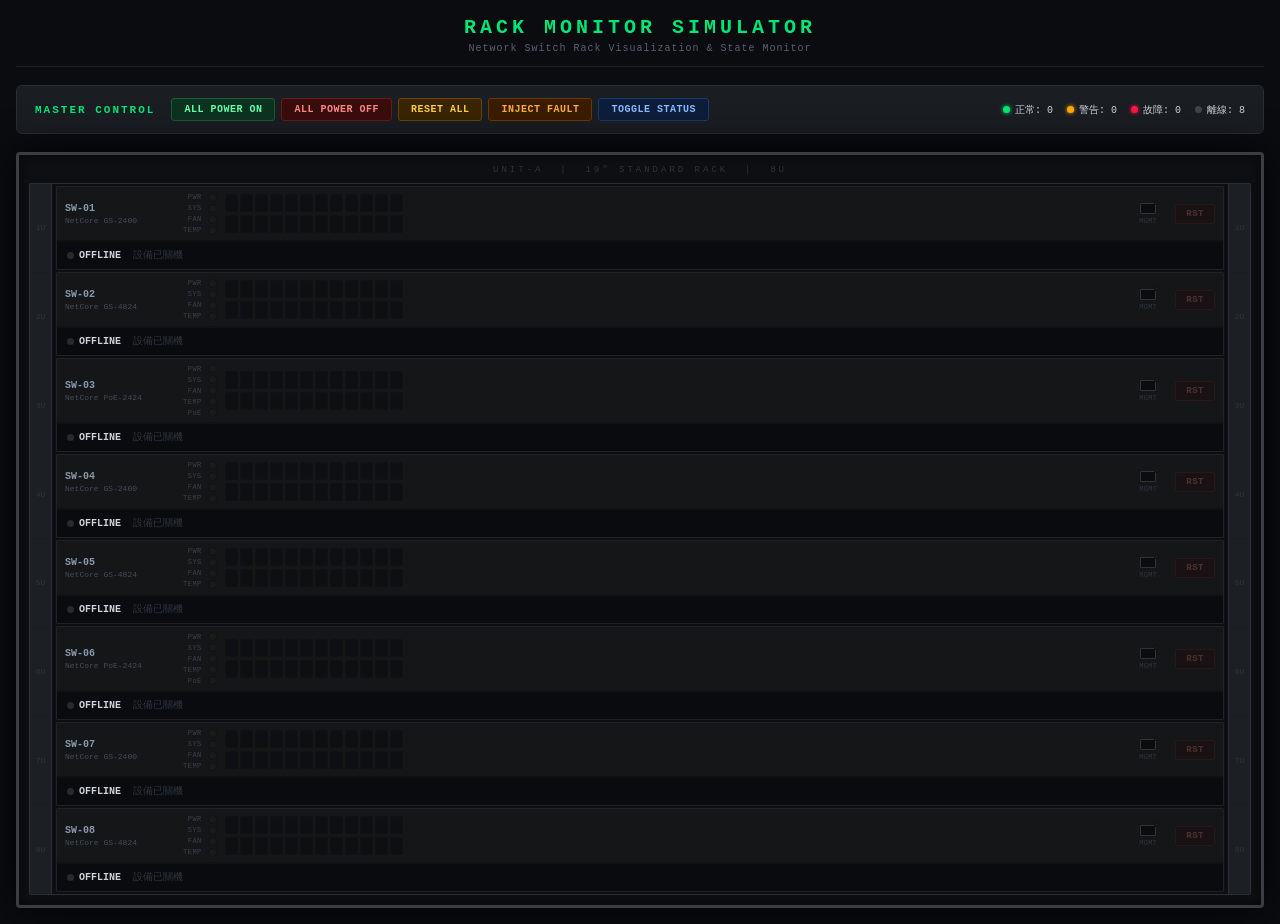
==== index.html @ 88c6eff1 "Add rack monitor simulator web app Full browser-based 8-switch rack simulator with independent per-s" ====
<!DOCTYPE html>
<html lang="zh-TW">
<head>
    <meta charset="UTF-8">
    <meta name="viewport" content="width=device-width, initial-scale=1.0">
    <title>Rack Monitor Simulator</title>
    <link rel="stylesheet" href="style.css">
</head>
<body>
    <div class="app">
        <header>
            <h1>RACK MONITOR SIMULATOR</h1>
            <div class="subtitle">Network Switch Rack Visualization &amp; State Monitor</div>
        </header>

        <div class="master-panel">
            <div class="panel-title">Master Control</div>
            <div class="panel-controls">
                <button class="btn btn-green" id="btn-all-on">All Power ON</button>
                <button class="btn btn-red" id="btn-all-off">All Power OFF</button>
                <button class="btn btn-amber" id="btn-reset-all">Reset All</button>
                <button class="btn btn-orange" id="btn-sim-fault">Inject Fault</button>
                <button class="btn btn-blue" id="btn-toggle-status">Toggle Status</button>
            </div>
            <div class="panel-summary" id="global-summary"></div>
        </div>

        <div class="rack-container">
            <div class="rack-frame">
                <div class="rack-header">UNIT-A &nbsp;|&nbsp; 19" Standard Rack &nbsp;|&nbsp; 8U</div>
                <div class="rack-inner">
                    <div class="rack-rail left-rail">
                        <div class="rail-unit" data-u="1">1U</div>
                        <div class="rail-unit" data-u="2">2U</div>
                        <div class="rail-unit" data-u="3">3U</div>
                        <div class="rail-unit" data-u="4">4U</div>
                        <div class="rail-unit" data-u="5">5U</div>
                        <div class="rail-unit" data-u="6">6U</div>
                        <div class="rail-unit" data-u="7">7U</div>
                        <div class="rail-unit" data-u="8">8U</div>
                    </div>
                    <div class="rack-body" id="rack-body"></div>
                    <div class="rack-rail right-rail">
                        <div class="rail-unit" data-u="1">1U</div>
                        <div class="rail-unit" data-u="2">2U</div>
                        <div class="rail-unit" data-u="3">3U</div>
                        <div class="rail-unit" data-u="4">4U</div>
                        <div class="rail-unit" data-u="5">5U</div>
                        <div class="rail-unit" data-u="6">6U</div>
                        <div class="rail-unit" data-u="7">7U</div>
                        <div class="rail-unit" data-u="8">8U</div>
                    </div>
                </div>
            </div>
        </div>
    </div>

    <script src="simulator.js"></script>
</body>
</html>
---- style.css ----
:root {
    --bg:           #0a0c0f;
    --bg-med:       #111418;
    --bg-panel:     #1a1d22;
    --rack-bg:      #0d0f12;
    --rack-border:  #3a3d42;
    --rail-bg:      #1c1f24;
    --sw-bg:        #1e2228;
    --sw-front:     #252a32;
    --sw-border:    #383d46;

    --green:  #00e676;
    --amber:  #ffab00;
    --red:    #ff1744;
    --blue:   #2979ff;
    --dim:    #1a1a1a;

    --text:   #cdd3db;
    --muted:  #5a6170;
    --accent: #00e676;
}

*, *::before, *::after { box-sizing: border-box; margin: 0; padding: 0; }

body {
    background: var(--bg);
    color: var(--text);
    font-family: 'Courier New', 'Consolas', monospace;
    font-size: 11px;
    min-height: 100vh;
    padding: 16px;
}

/* ── Header ── */
header {
    text-align: center;
    margin-bottom: 18px;
    padding-bottom: 12px;
    border-bottom: 1px solid #1e2228;
}
header h1 {
    font-size: 20px;
    font-weight: bold;
    letter-spacing: 4px;
    color: var(--accent);
}
.subtitle { color: var(--muted); letter-spacing: 1px; margin-top: 4px; font-size: 10px; }

/* ── Master Panel ── */
.master-panel {
    display: flex;
    align-items: center;
    gap: 16px;
    flex-wrap: wrap;
    background: var(--bg-panel);
    border: 1px solid #2a2e36;
    border-radius: 6px;
    padding: 12px 18px;
    margin-bottom: 18px;
}
.panel-title {
    font-size: 11px;
    font-weight: bold;
    color: var(--accent);
    letter-spacing: 2px;
    text-transform: uppercase;
    white-space: nowrap;
}
.panel-controls { display: flex; gap: 6px; flex-wrap: wrap; }

.btn {
    padding: 5px 12px;
    border-radius: 3px;
    border: 1px solid transparent;
    cursor: pointer;
    font-family: inherit;
    font-size: 10px;
    font-weight: bold;
    letter-spacing: 0.5px;
    text-transform: uppercase;
    transition: filter .15s, transform .1s;
}
.btn:hover  { filter: brightness(1.35); }
.btn:active { filter: brightness(.8); transform: scale(.97); }

.btn-green  { background: #0d3320; color: #66ffaa; border-color: #1a5c38; }
.btn-red    { background: #3a0d0d; color: #ff8888; border-color: #6b1a1a; }
.btn-amber  { background: #3a2500; color: #ffcc44; border-color: #6b4400; }
.btn-blue   { background: #0d1e3a; color: #88bbff; border-color: #1a3a6b; }
.btn-orange { background: #3a1d00; color: #ffaa44; border-color: #6b3800; }

.panel-summary {
    margin-left: auto;
    display: flex;
    gap: 14px;
    font-size: 10px;
    flex-wrap: wrap;
}
.summary-item { display: flex; align-items: center; gap: 5px; }
.s-dot {
    width: 7px; height: 7px; border-radius: 50%;
}
.s-dot.green  { background: var(--green); box-shadow: 0 0 4px var(--green); }
.s-dot.amber  { background: var(--amber); box-shadow: 0 0 4px var(--amber); }
.s-dot.red    { background: var(--red);   box-shadow: 0 0 4px var(--red); }
.s-dot.gray   { background: #444; }

/* ── Rack ── */
.rack-container { display: flex; justify-content: center; }

.rack-frame {
    background: var(--rack-bg);
    border: 3px solid var(--rack-border);
    border-radius: 4px;
    padding: 10px;
    width: 100%;
    box-shadow: 0 0 40px rgba(0,0,0,.9), inset 0 0 12px rgba(0,0,0,.6);
}

.rack-header {
    text-align: center;
    color: #333;
    font-size: 9px;
    letter-spacing: 3px;
    text-transform: uppercase;
    margin-bottom: 8px;
}

.rack-inner {
    display: grid;
    grid-template-columns: 22px 1fr 22px;
    gap: 0;
}

.rack-rail {
    background: var(--rail-bg);
    border: 1px solid #2a2e36;
    display: flex;
    flex-direction: column;
}
.left-rail  { border-right: none; border-radius: 2px 0 0 2px; }
.right-rail { border-left:  none; border-radius: 0 2px 2px 0; }

.rail-unit {
    flex: 1;
    display: flex;
    align-items: center;
    justify-content: center;
    color: #333;
    font-size: 8px;
    border-bottom: 1px solid #1a1d22;
    letter-spacing: 0;
}

.rack-body {
    display: flex;
    flex-direction: column;
    gap: 2px;
    border: 1px solid #2a2e36;
    padding: 2px 4px;
    background: #0c0e12;
}

/* ── Switch Unit ── */
.switch-unit {
    background: var(--sw-bg);
    border: 1px solid var(--sw-border);
    border-radius: 1px;
    overflow: hidden;
    transition: border-color .3s;
}
.switch-unit.state-warning { border-color: var(--amber); }
.switch-unit.state-fault   { border-color: var(--red); }
.switch-unit.state-offline { border-color: #222; }

/* Front panel */
.switch-front {
    background: var(--sw-front);
    padding: 5px 8px;
    display: flex;
    align-items: center;
    gap: 8px;
    min-height: 54px;
    border-bottom: 1px solid #111;
}
.switch-unit.state-offline .switch-front { background: #141618; }

.sw-label { min-width: 110px; }
.sw-name  { font-size: 10px; font-weight: bold; color: #8899aa; }
.sw-model { font-size: 8px;  color: #444d5a; margin-top: 2px; }

/* System LEDs column */
.sys-leds {
    display: grid;
    grid-template-columns: auto auto;
    gap: 2px 6px;
    align-items: center;
}
.led-row { display: contents; }
.led-tag {
    font-size: 7px;
    color: #3a4050;
    text-align: right;
    letter-spacing: .5px;
}

/* LED dot */
.led {
    width: 9px; height: 9px;
    border-radius: 50%;
    background: var(--dim);
    border: 1px solid #111;
    transition: background .3s, box-shadow .3s;
    flex-shrink: 0;
}
.led.green { background: var(--green); box-shadow: 0 0 7px var(--green), 0 0 2px var(--green); }
.led.amber { background: var(--amber); box-shadow: 0 0 7px var(--amber); }
.led.red   { background: var(--red);   box-shadow: 0 0 7px var(--red); }
.led.blue  { background: var(--blue);  box-shadow: 0 0 7px var(--blue); }

.led.blink-green  { animation: blinkG  .8s infinite; }
.led.blink-slow-g { animation: blinkG  2s  infinite; }
.led.blink-amber  { animation: blinkA  1s  infinite; }
.led.blink-fast-g { animation: blinkG  .2s infinite; }
.led.blink-red    { animation: blinkR  .5s infinite; }
.led.blink-blue   { animation: blinkB  .4s infinite; }

@keyframes blinkG {
    0%,100% { background:var(--green); box-shadow:0 0 7px var(--green); }
    50%      { background:#003322; box-shadow:none; }
}
@keyframes blinkA {
    0%,100% { background:var(--amber); box-shadow:0 0 7px var(--amber); }
    50%      { background:#332200; box-shadow:none; }
}
@keyframes blinkR {
    0%,100% { background:var(--red); box-shadow:0 0 7px var(--red); }
    50%      { background:#330000; box-shadow:none; }
}
@keyframes blinkB {
    0%,100% { background:var(--blue); box-shadow:0 0 7px var(--blue); }
    50%      { background:#000033; box-shadow:none; }
}

/* Port LEDs */
.port-section {
    flex: 1;
    display: flex;
    flex-direction: column;
    gap: 3px;
}
.port-row { display: flex; gap: 2px; }

.port {
    width: 13px; height: 18px;
    border-radius: 2px;
    background: #0d0f12;
    border: 1px solid #111;
    cursor: help;
    transition: background .15s;
}
.port.up       { background: #006630; box-shadow: inset 0 0 4px #009944; }
.port.active   { animation: portBlink .15s infinite; }
.port.error    { background: #553300; box-shadow: inset 0 0 4px #aa6600; }
.port.disabled { background: #1a1a1a; }
.port.flap     { animation: portFlap  .4s infinite; }

@keyframes portBlink {
    0%,100% { background:#00ff44; box-shadow:inset 0 0 4px #00ff44; }
    50%      { background:#003322; box-shadow:none; }
}
@keyframes portFlap {
    0%,100% { background:#00cc33; box-shadow:inset 0 0 4px #00cc33; }
    50%      { background:#0d0f12; box-shadow:none; }
}

/* MGMT / Console */
.mgmt-section {
    display: flex;
    flex-direction: column;
    align-items: center;
    gap: 3px;
    min-width: 38px;
}
.mgmt-jack {
    width: 16px; height: 11px;
    background: #0a0c0f;
    border: 1px solid #333;
    border-radius: 1px;
    position: relative;
    display: flex;
    align-items: center;
    justify-content: center;
}
.mgmt-jack .led {
    width: 5px; height: 5px;
    position: absolute;
    top: -4px; right: -4px;
}
.mgmt-tag { font-size: 7px; color: #2e3540; letter-spacing: .3px; }

/* Reset button */
.reset-btn {
    padding: 4px 10px;
    background: #2a0a0a;
    border: 1px solid #6b1a1a;
    border-radius: 2px;
    color: #ff7777;
    cursor: pointer;
    font-family: inherit;
    font-size: 9px;
    font-weight: bold;
    white-space: nowrap;
    letter-spacing: .5px;
    transition: background .2s, filter .15s, transform .1s;
}
.reset-btn:hover  { background: #3e1010; filter: brightness(1.3); }
.reset-btn:active { transform: scale(.95); }
.reset-btn:disabled { opacity: .25; cursor: not-allowed; }

/* Status bar */
.sw-status {
    background: #090b0e;
    border-top: 1px solid #111;
    padding: 5px 10px;
    display: flex;
    align-items: flex-start;
    gap: 12px;
    flex-wrap: wrap;
    line-height: 1.7;
    font-size: 10px;
    min-height: 28px;
}
.sw-status.hidden { display: none; }

.st-state {
    display: flex;
    align-items: center;
    gap: 5px;
    white-space: nowrap;
    font-weight: bold;
}

.st-dot {
    width: 7px; height: 7px;
    border-radius: 50%;
    flex-shrink: 0;
}
.st-dot.normal    { background:var(--green); box-shadow:0 0 4px var(--green); }
.st-dot.warning   { background:var(--amber); box-shadow:0 0 4px var(--amber); animation:blinkA 1s infinite; }
.st-dot.fault     { background:var(--red);   box-shadow:0 0 4px var(--red);   animation:blinkR .5s infinite; }
.st-dot.booting   { background:var(--blue);  box-shadow:0 0 4px var(--blue);  animation:blinkB .5s infinite; }
.st-dot.resetting { background:var(--amber); animation:blinkA .3s infinite; }
.st-dot.offline   { background:#2a2a2a; }

.st-info { flex: 1; color: var(--muted); }
.st-info .alarm   { color: #ff6666; }
.st-info .warn-t  { color: #ffaa44; }
.st-info .ok      { color: #44aa66; }
.st-uptime { color: #2e3540; white-space: nowrap; }
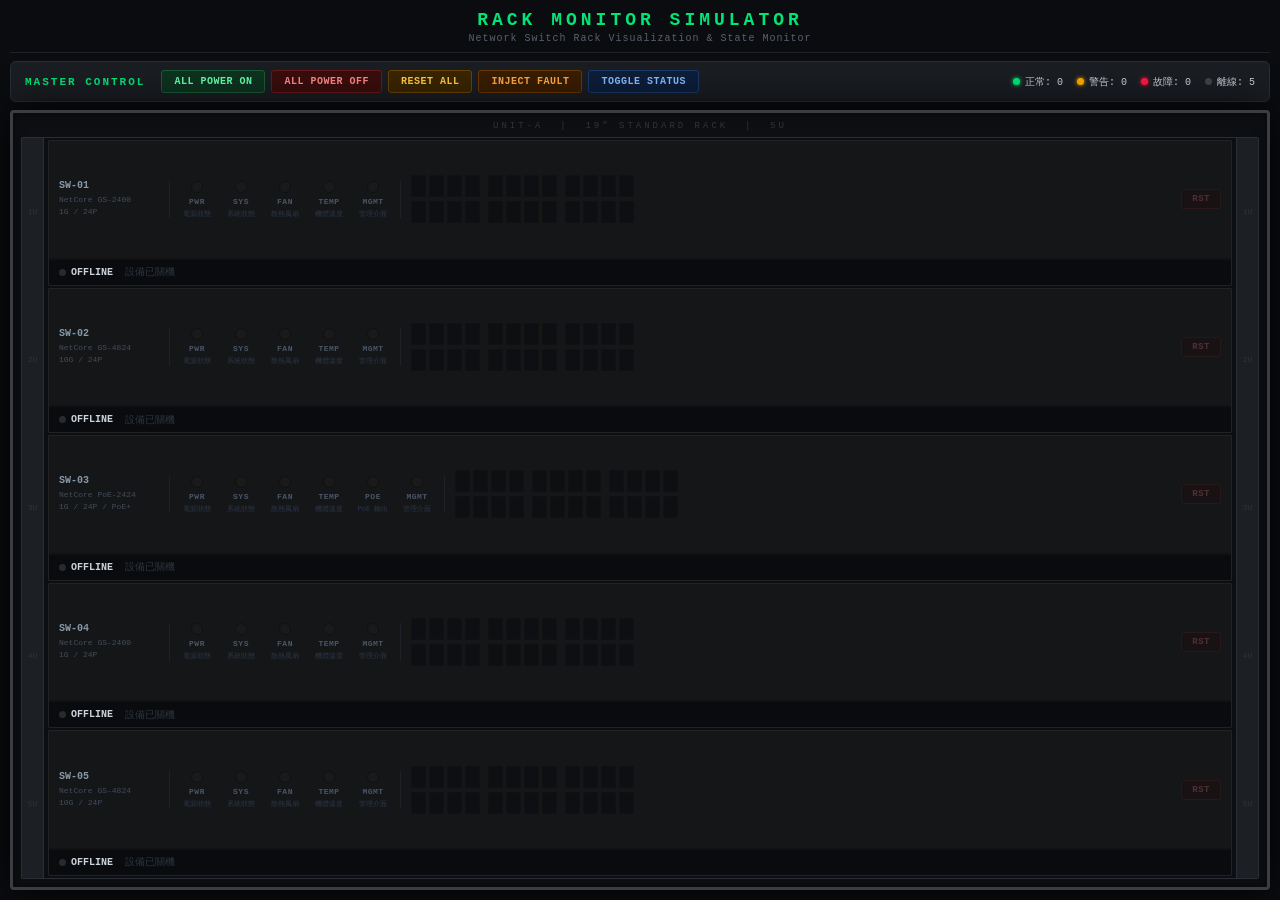
==== commit 32cba0be: "Reduce to 5 switches and fill viewport without scrolling Switch count: 8 → 5. Flex chain added from " ====
--- a/index.html
+++ b/index.html
@@ -27,7 +27,7 @@
 
         <div class="rack-container">
             <div class="rack-frame">
-                <div class="rack-header">UNIT-A &nbsp;|&nbsp; 19" Standard Rack &nbsp;|&nbsp; 8U</div>
+                <div class="rack-header">UNIT-A &nbsp;|&nbsp; 19" Standard Rack &nbsp;|&nbsp; 5U</div>
                 <div class="rack-inner">
                     <div class="rack-rail left-rail">
                         <div class="rail-unit" data-u="1">1U</div>
@@ -35,9 +35,6 @@
                         <div class="rail-unit" data-u="3">3U</div>
                         <div class="rail-unit" data-u="4">4U</div>
                         <div class="rail-unit" data-u="5">5U</div>
-                        <div class="rail-unit" data-u="6">6U</div>
-                        <div class="rail-unit" data-u="7">7U</div>
-                        <div class="rail-unit" data-u="8">8U</div>
                     </div>
                     <div class="rack-body" id="rack-body"></div>
                     <div class="rack-rail right-rail">
@@ -46,9 +43,6 @@
                         <div class="rail-unit" data-u="3">3U</div>
                         <div class="rail-unit" data-u="4">4U</div>
                         <div class="rail-unit" data-u="5">5U</div>
-                        <div class="rail-unit" data-u="6">6U</div>
-                        <div class="rail-unit" data-u="7">7U</div>
-                        <div class="rail-unit" data-u="8">8U</div>
                     </div>
                 </div>
             </div>
--- a/style.css
+++ b/style.css
@@ -22,32 +22,49 @@
 
 *, *::before, *::after { box-sizing: border-box; margin: 0; padding: 0; }
 
+html { height: 100%; }
+
 body {
     background: var(--bg);
     color: var(--text);
     font-family: 'Courier New', 'Consolas', monospace;
     font-size: 11px;
-    min-height: 100vh;
-    padding: 16px;
+    height: 100vh;
+    overflow: hidden;
+    display: flex;
+    flex-direction: column;
+    padding: 10px;
+}
+
+.app {
+    flex: 1;
+    min-height: 0;
+    display: flex;
+    flex-direction: column;
+    max-width: 1400px;
+    width: 100%;
+    margin: 0 auto;
 }
 
 /* ── Header ── */
 header {
+    flex-shrink: 0;
     text-align: center;
-    margin-bottom: 18px;
-    padding-bottom: 12px;
+    margin-bottom: 8px;
+    padding-bottom: 8px;
     border-bottom: 1px solid #1e2228;
 }
 header h1 {
-    font-size: 20px;
+    font-size: 18px;
     font-weight: bold;
     letter-spacing: 4px;
     color: var(--accent);
 }
-.subtitle { color: var(--muted); letter-spacing: 1px; margin-top: 4px; font-size: 10px; }
+.subtitle { color: var(--muted); letter-spacing: 1px; margin-top: 3px; font-size: 10px; }
 
 /* ── Master Panel ── */
 .master-panel {
+    flex-shrink: 0;
     display: flex;
     align-items: center;
     gap: 16px;
@@ -55,8 +72,8 @@
     background: var(--bg-panel);
     border: 1px solid #2a2e36;
     border-radius: 6px;
-    padding: 12px 18px;
-    margin-bottom: 18px;
+    padding: 8px 14px;
+    margin-bottom: 8px;
 }
 .panel-title {
     font-size: 11px;
@@ -106,30 +123,40 @@
 .s-dot.gray   { background: #444; }
 
 /* ── Rack ── */
-.rack-container { display: flex; justify-content: center; }
+.rack-container {
+    flex: 1;
+    min-height: 0;
+    display: flex;
+}
 
 .rack-frame {
+    flex: 1;
+    min-height: 0;
+    display: flex;
+    flex-direction: column;
     background: var(--rack-bg);
     border: 3px solid var(--rack-border);
     border-radius: 4px;
-    padding: 10px;
-    width: 100%;
+    padding: 8px;
     box-shadow: 0 0 40px rgba(0,0,0,.9), inset 0 0 12px rgba(0,0,0,.6);
 }
 
 .rack-header {
+    flex-shrink: 0;
     text-align: center;
     color: #333;
     font-size: 9px;
     letter-spacing: 3px;
     text-transform: uppercase;
-    margin-bottom: 8px;
+    margin-bottom: 6px;
 }
 
 .rack-inner {
+    flex: 1;
+    min-height: 0;
     display: grid;
     grid-template-columns: 22px 1fr 22px;
-    gap: 0;
+    grid-template-rows: 1fr;
 }
 
 .rack-rail {
@@ -153,6 +180,7 @@
 }
 
 .rack-body {
+    min-height: 0;
     display: flex;
     flex-direction: column;
     gap: 2px;
@@ -163,6 +191,10 @@
 
 /* ── Switch Unit ── */
 .switch-unit {
+    flex: 1;
+    min-height: 0;
+    display: flex;
+    flex-direction: column;
     background: var(--sw-bg);
     border: 1px solid var(--sw-border);
     border-radius: 1px;
@@ -175,38 +207,59 @@
 
 /* Front panel */
 .switch-front {
+    flex: 1;
+    min-height: 0;
     background: var(--sw-front);
-    padding: 5px 8px;
-    display: flex;
-    align-items: center;
-    gap: 8px;
-    min-height: 54px;
+    padding: 6px 10px;
+    display: flex;
+    align-items: center;
+    gap: 10px;
     border-bottom: 1px solid #111;
 }
 .switch-unit.state-offline .switch-front { background: #141618; }
 
-.sw-label { min-width: 110px; }
+.sw-label { min-width: 100px; flex-shrink: 0; }
 .sw-name  { font-size: 10px; font-weight: bold; color: #8899aa; }
-.sw-model { font-size: 8px;  color: #444d5a; margin-top: 2px; }
-
-/* System LEDs column */
+.sw-model { font-size: 8px;  color: #444d5a; margin-top: 3px; line-height: 1.5; }
+
+/* System LEDs — horizontal row of indicator groups */
 .sys-leds {
-    display: grid;
-    grid-template-columns: auto auto;
-    gap: 2px 6px;
-    align-items: center;
-}
-.led-row { display: contents; }
-.led-tag {
+    display: flex;
+    flex-direction: row;
+    gap: 10px;
+    align-items: center;
+    padding: 0 10px;
+    border-left:  1px solid #1e2228;
+    border-right: 1px solid #1e2228;
+    flex-shrink: 0;
+}
+
+/* One LED indicator: dot + abbr + desc stacked vertically */
+.led-group {
+    display: flex;
+    flex-direction: column;
+    align-items: center;
+    gap: 4px;
+    min-width: 34px;
+}
+.led-name {
+    font-size: 8px;
+    font-weight: bold;
+    color: #4a5668;
+    letter-spacing: .5px;
+    text-transform: uppercase;
+}
+.led-desc {
     font-size: 7px;
-    color: #3a4050;
-    text-align: right;
-    letter-spacing: .5px;
+    color: #2e3848;
+    white-space: nowrap;
+    text-align: center;
+    line-height: 1.2;
 }
 
 /* LED dot */
 .led {
-    width: 9px; height: 9px;
+    width: 12px; height: 12px;
     border-radius: 50%;
     background: var(--dim);
     border: 1px solid #111;
@@ -247,17 +300,22 @@
     flex: 1;
     display: flex;
     flex-direction: column;
-    gap: 3px;
-}
-.port-row { display: flex; gap: 2px; }
+    gap: 4px;
+    min-width: 0;
+}
+.port-row { display: flex; gap: 3px; }
+
+/* Visual gap every 4 ports (positions 5 and 9 in each 12-port row) */
+.port:nth-child(4n+1):not(:first-child) { margin-left: 5px; }
 
 .port {
-    width: 13px; height: 18px;
+    width: 15px; height: 22px;
     border-radius: 2px;
     background: #0d0f12;
     border: 1px solid #111;
     cursor: help;
     transition: background .15s;
+    flex-shrink: 0;
 }
 .port.up       { background: #006630; box-shadow: inset 0 0 4px #009944; }
 .port.active   { animation: portBlink .15s infinite; }
@@ -273,31 +331,6 @@
     0%,100% { background:#00cc33; box-shadow:inset 0 0 4px #00cc33; }
     50%      { background:#0d0f12; box-shadow:none; }
 }
-
-/* MGMT / Console */
-.mgmt-section {
-    display: flex;
-    flex-direction: column;
-    align-items: center;
-    gap: 3px;
-    min-width: 38px;
-}
-.mgmt-jack {
-    width: 16px; height: 11px;
-    background: #0a0c0f;
-    border: 1px solid #333;
-    border-radius: 1px;
-    position: relative;
-    display: flex;
-    align-items: center;
-    justify-content: center;
-}
-.mgmt-jack .led {
-    width: 5px; height: 5px;
-    position: absolute;
-    top: -4px; right: -4px;
-}
-.mgmt-tag { font-size: 7px; color: #2e3540; letter-spacing: .3px; }
 
 /* Reset button */
 .reset-btn {
@@ -320,16 +353,18 @@
 
 /* Status bar */
 .sw-status {
+    flex-shrink: 0;
     background: #090b0e;
     border-top: 1px solid #111;
-    padding: 5px 10px;
-    display: flex;
-    align-items: flex-start;
+    padding: 4px 10px;
+    display: flex;
+    align-items: center;
     gap: 12px;
-    flex-wrap: wrap;
-    line-height: 1.7;
+    flex-wrap: nowrap;
+    overflow: hidden;
     font-size: 10px;
-    min-height: 28px;
+    height: 26px;
+    white-space: nowrap;
 }
 .sw-status.hidden { display: none; }
 
@@ -358,3 +393,24 @@
 .st-info .warn-t  { color: #ffaa44; }
 .st-info .ok      { color: #44aa66; }
 .st-uptime { color: #2e3540; white-space: nowrap; }
+
+/* ── RWD ── */
+@media (max-width: 1100px) {
+    .sys-leds { gap: 6px; padding: 0 6px; }
+    .led-group { min-width: 28px; }
+    .led-desc  { font-size: 6.5px; }
+}
+
+@media (max-width: 860px) {
+    .switch-front { flex-wrap: wrap; padding: 8px; gap: 8px; }
+    .sw-label     { min-width: 80px; }
+    .sys-leds     { border: none; padding: 0; gap: 8px; order: 3; flex-wrap: wrap; }
+    .port-section { order: 2; }
+    .reset-btn    { order: 4; }
+    .led-desc     { display: none; }
+}
+
+@media (max-width: 600px) {
+    .port { width: 12px; height: 18px; }
+    .led  { width: 10px; height: 10px; }
+}
